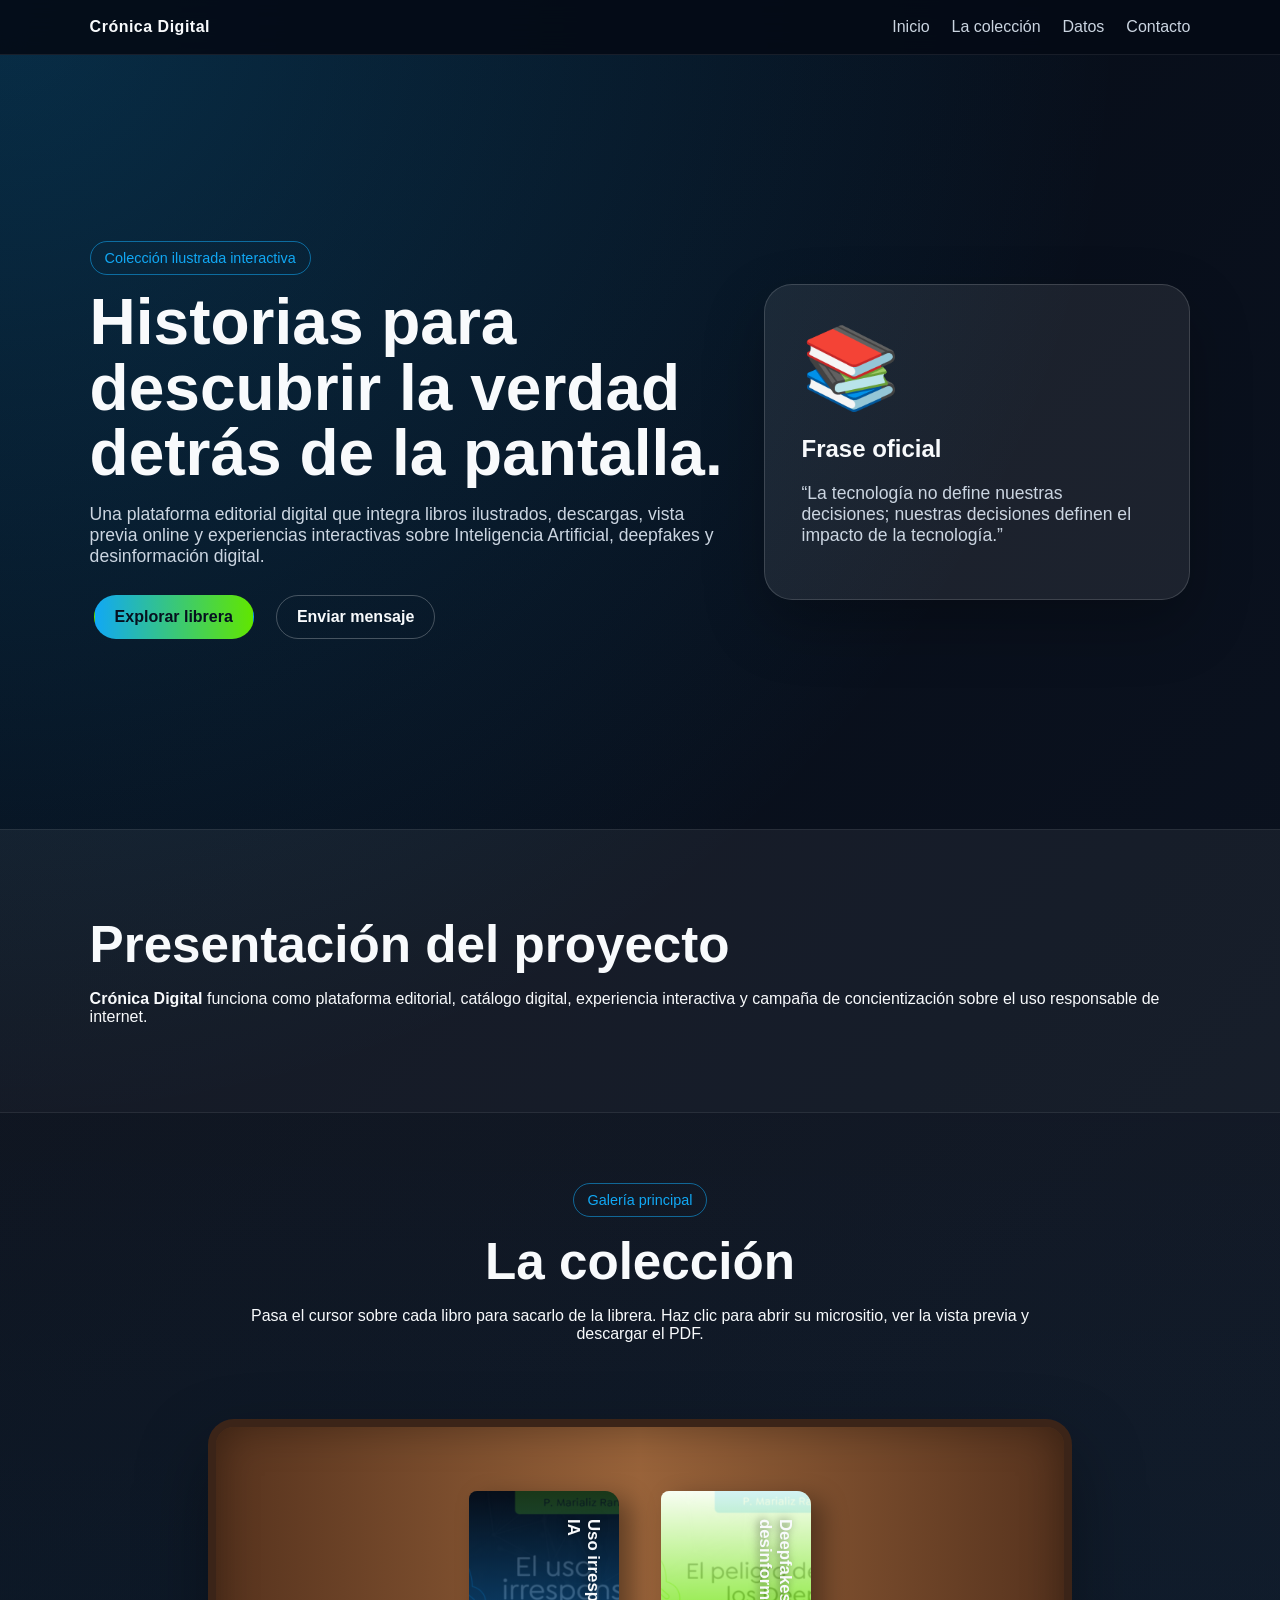
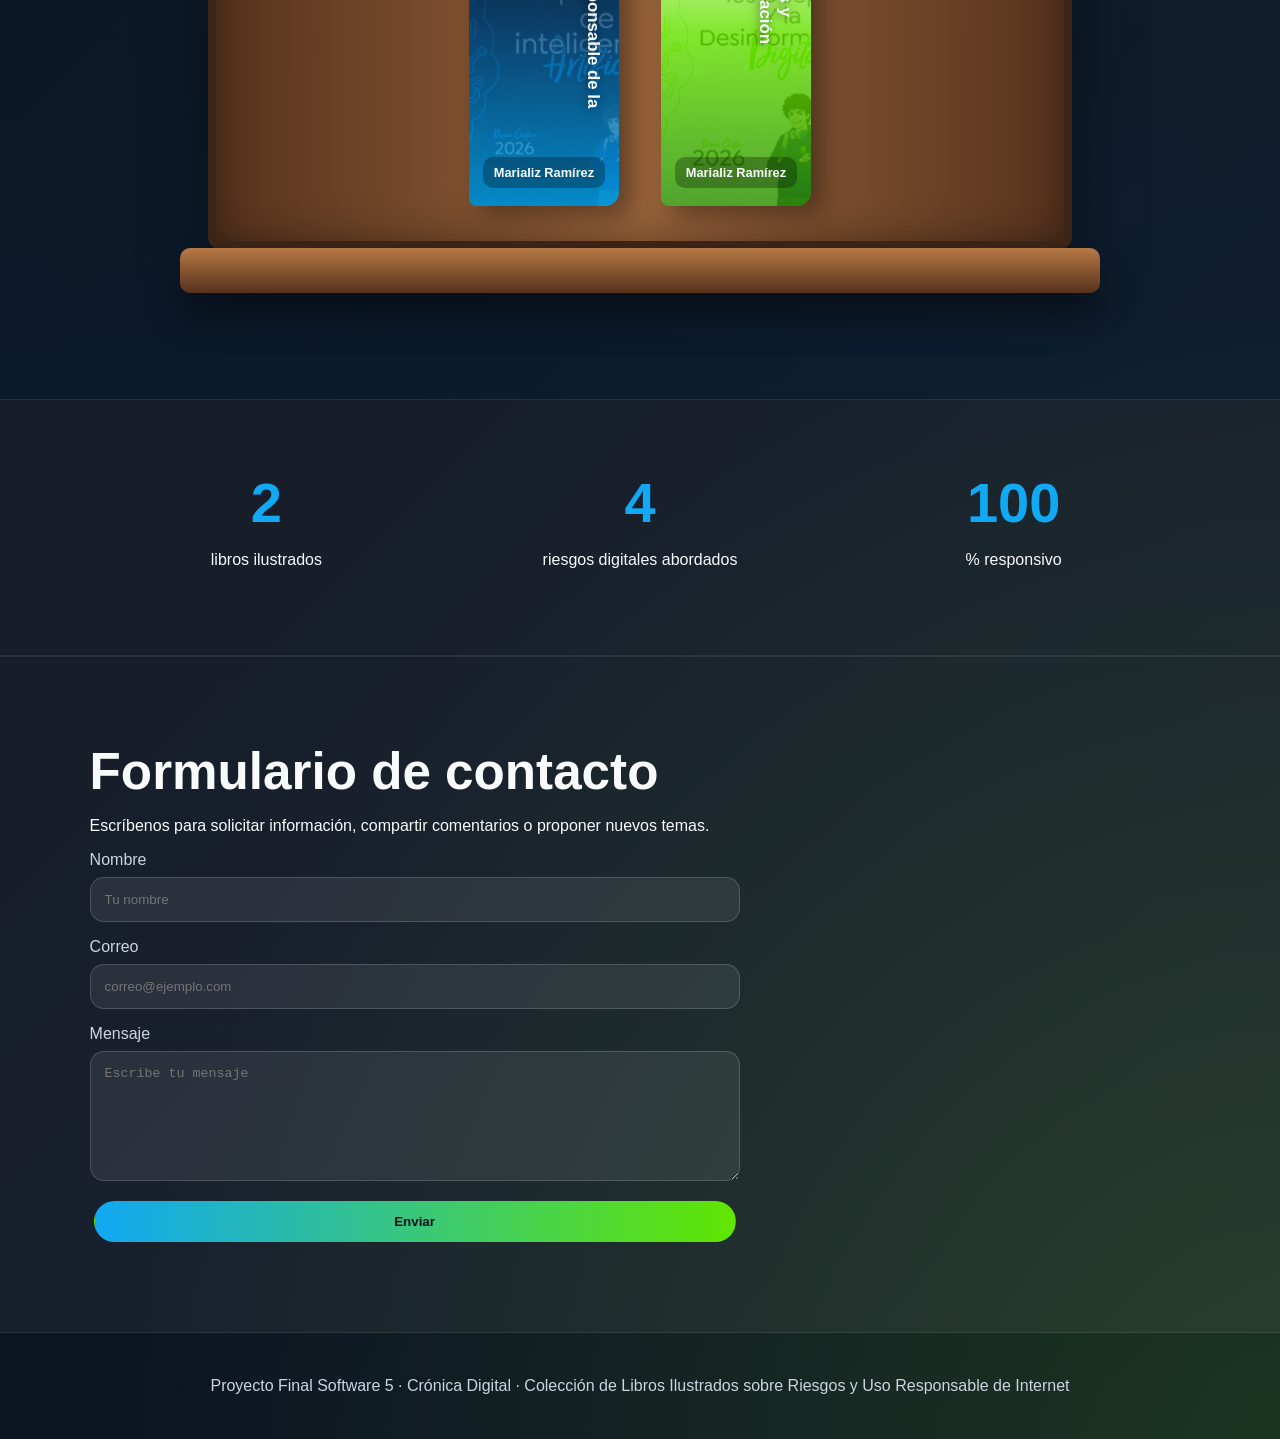
==== index.html @ 25d65f53 "Update index.html" ====
<!DOCTYPE html>
<html lang="es">
<head>
  <meta charset="UTF-8" />
  <meta name="viewport" content="width=device-width, initial-scale=1.0" />
  <title>Crónica Digital | Colección de Libros Ilustrados</title>
  <link rel="stylesheet" href="assets/styles.css" />
  <script defer src="assets/app.js"></script>
</head>
<body>
  <header class="site-header">
    <a class="logo" href="index.html">Crónica Digital</a>
    <button class="menu-btn" aria-label="Abrir menú">☰</button>
    <nav class="nav">
      <a href="index.html">Inicio</a>
      <a href="#coleccion">La colección</a>
      <a href="#estadisticas">Datos</a>
      <a href="#contacto">Contacto</a>
    </nav>
  </header>

  <main>
    <section class="hero">
      <div class="hero-content reveal">
        <span class="tag">Colección ilustrada interactiva</span>
        <h1>Historias para descubrir la verdad detrás de la pantalla.</h1>
        <p>Una plataforma editorial digital que integra libros ilustrados, descargas, vista previa online y experiencias interactivas sobre Inteligencia Artificial, deepfakes y desinformación digital.</p>
        <div class="hero-actions">
          <a class="btn primary" href="#coleccion">Explorar librera</a>
          <a class="btn secondary" href="#contacto">Enviar mensaje</a>
        </div>
      </div>
      <div class="hero-card reveal">
        <div class="floating-book">📚</div>
        <h2>Frase oficial</h2>
        <p>“La tecnología no define nuestras decisiones; nuestras decisiones definen el impacto de la tecnología.”</p>
      </div>
    </section>

    <section class="intro section reveal">
      <h2>Presentación del proyecto</h2>
      <p><strong>Crónica Digital</strong> funciona como plataforma editorial, catálogo digital, experiencia interactiva y campaña de concientización sobre el uso responsable de internet.</p>
    </section>

    <section id="coleccion" class="section library-section">
      <div class="section-title reveal">
        <span class="tag">Galería principal</span>
        <h2>La colección</h2>
        <p>Pasa el cursor sobre cada libro para sacarlo de la librera. Haz clic para abrir su micrositio, ver la vista previa y descargar el PDF.</p>
      </div>
      <div class="bookshelf reveal" id="bookGrid"></div>
    </section>

    <section id="estadisticas" class="section stats reveal">
      <div>
        <span class="number" data-count="2">0</span>
        <p>libros ilustrados</p>
      </div>
      <div>
        <span class="number" data-count="4">0</span>
        <p>riesgos digitales abordados</p>
      </div>
      <div>
        <span class="number" data-count="100">0</span>
        <p>% responsivo</p>
      </div>
    </section>

    <section id="contacto" class="section contact reveal">
      <h2>Formulario de contacto</h2>
      <p>Escríbenos para solicitar información, compartir comentarios o proponer nuevos temas.</p>
      <form name="contacto" method="POST" data-netlify="true" onsubmit="return showThanks(event)">
        <input type="hidden" name="form-name" value="contacto" />
        <label>Nombre<input required type="text" name="nombre" placeholder="Tu nombre" /></label>
        <label>Correo<input required type="email" name="correo" placeholder="correo@ejemplo.com" /></label>
        <label>Mensaje<textarea required name="mensaje" placeholder="Escribe tu mensaje"></textarea></label>
        <button class="btn primary" type="submit">Enviar</button>
      </form>
      <p id="formMsg" class="form-msg"></p>
    </section>
  </main>

  <footer>
    <p>Proyecto Final Software 5 · Crónica Digital · Colección de Libros Ilustrados sobre Riesgos y Uso Responsable de Internet</p>
  </footer>
</body>
</html>
---- assets/styles.css ----
:root{--bg:#050b16;--card:#0d1629;--text:#f8fafc;--muted:#cbd5e1;--accent:#11a8f4;--accent2:#61e600;--light:#ffffff;--dark:#06101f;--wood:#6b3f24;--wood2:#a0673b}*{box-sizing:border-box}html{scroll-behavior:smooth}body{margin:0;font-family:Arial,Helvetica,sans-serif;background:radial-gradient(circle at top left,rgba(17,168,244,.22),transparent 34%),radial-gradient(circle at bottom right,rgba(97,230,0,.14),transparent 35%),linear-gradient(135deg,var(--bg),#101827);color:var(--text)}a{color:inherit;text-decoration:none}.site-header{position:sticky;top:0;z-index:10;display:flex;justify-content:space-between;align-items:center;padding:18px 7%;background:rgba(5,11,22,.9);backdrop-filter:blur(12px);border-bottom:1px solid rgba(255,255,255,.08)}.logo{font-weight:900;letter-spacing:.5px}.nav{display:flex;gap:22px}.nav a{color:var(--muted)}.nav a:hover{color:var(--accent)}.menu-btn{display:none;background:none;border:0;color:white;font-size:28px}.hero{min-height:86vh;display:grid;grid-template-columns:1.2fr .8fr;gap:36px;align-items:center;padding:70px 7%;overflow:hidden}.hero h1{font-size:clamp(2.3rem,5vw,5rem);line-height:1.02;margin:15px 0}.hero p{font-size:1.1rem;color:var(--muted);max-width:760px}.tag{display:inline-block;padding:8px 14px;border:1px solid rgba(17,168,244,.55);border-radius:999px;color:var(--accent);font-size:.9rem}.btn{display:inline-flex;align-items:center;justify-content:center;border-radius:999px;padding:12px 20px;font-weight:800;border:1px solid transparent;cursor:pointer;margin:4px}.btn.primary{background:linear-gradient(90deg,var(--accent),var(--accent2));color:var(--dark)}.btn.secondary{border-color:rgba(255,255,255,.25);color:var(--text)}.btn.small{padding:10px 15px;font-size:.9rem;background:rgba(17,168,244,.15);border-color:rgba(17,168,244,.35);color:var(--text)}.hero-actions{display:flex;gap:14px;flex-wrap:wrap;margin-top:24px}.hero-card{padding:36px;border-radius:28px;background:rgba(255,255,255,.08);border:1px solid rgba(255,255,255,.15);box-shadow:0 25px 60px rgba(0,0,0,.25)}.floating-book{font-size:5rem;animation:float 3s ease-in-out infinite}@keyframes float{50%{transform:translateY(-16px) rotate(5deg)}}.section{padding:70px 7%}.intro,.contact,.stats,.book-hero,.resources{background:rgba(255,255,255,.05);border-top:1px solid rgba(255,255,255,.08);border-bottom:1px solid rgba(255,255,255,.08)}.section-title{text-align:center;max-width:850px;margin:0 auto 38px}.section-title h2,.section h2{font-size:clamp(2rem,4vw,3.2rem);margin:15px 0}.library-section{background:linear-gradient(180deg,rgba(255,255,255,.03),rgba(17,168,244,.06))}.bookshelf{max-width:920px;margin:0 auto;position:relative;padding:38px 28px 80px}.shelf-back{min-height:430px;padding:55px 38px 35px;display:flex;justify-content:center;align-items:flex-end;gap:42px;background:linear-gradient(90deg,rgba(90,52,29,.95),rgba(160,103,59,.95),rgba(90,52,29,.95));border-radius:26px 26px 12px 12px;border:8px solid #3b2418;box-shadow:inset 0 0 40px rgba(0,0,0,.35),0 30px 70px rgba(0,0,0,.35)}.shelf-base{position:absolute;left:0;right:0;bottom:36px;height:45px;background:linear-gradient(180deg,#b77945,#56311c);border-radius:10px;box-shadow:0 24px 35px rgba(0,0,0,.35)}.shelf-book{position:relative;width:150px;height:315px;border-radius:8px 14px 14px 8px;box-shadow:12px 8px 24px rgba(0,0,0,.35);transform-origin:bottom center;transition:transform .35s ease,box-shadow .35s ease;animation:bookEnter .7s ease both;animation-delay:var(--delay)}@keyframes bookEnter{from{opacity:0;transform:translateY(30px)}to{opacity:1;transform:translateY(0)}}.shelf-book.blue{background:linear-gradient(180deg,#07111f,#0d4f85 44%,#05a9f5)}.shelf-book.green{background:linear-gradient(180deg,#f8fff2,#68e300 45%,#2b9000)}.shelf-book img{position:absolute;inset:0;width:100%;height:100%;object-fit:cover;border-radius:8px 14px 14px 8px;opacity:.18;filter:saturate(1.2)}.shelf-book:hover,.shelf-book:focus{transform:translateY(-42px) translateX(12px) rotate(4deg) scale(1.06);z-index:5;box-shadow:24px 20px 45px rgba(0,0,0,.48)}.book-spine-title{position:absolute;z-index:2;left:16px;right:16px;top:28px;writing-mode:vertical-rl;text-orientation:mixed;height:190px;font-weight:900;font-size:1.05rem;text-shadow:0 2px 10px rgba(0,0,0,.55)}.book-spine-author{position:absolute;z-index:2;bottom:18px;left:14px;right:14px;font-size:.8rem;font-weight:800;background:rgba(0,0,0,.28);padding:8px;border-radius:10px;text-align:center}.book-tooltip{position:absolute;left:50%;bottom:104%;width:260px;transform:translateX(-50%) translateY(8px);background:#ffffff;color:#06101f;border-radius:16px;padding:14px;box-shadow:0 16px 40px rgba(0,0,0,.4);opacity:0;pointer-events:none;transition:.25s;font-size:.9rem;line-height:1.35}.shelf-book:hover .book-tooltip{opacity:1;transform:translateX(-50%) translateY(0)}.stats{display:grid;grid-template-columns:repeat(3,1fr);text-align:center;gap:20px}.number{font-size:3.5rem;font-weight:900;color:var(--accent)}form{display:grid;gap:16px;max-width:650px}label{display:grid;gap:8px;color:var(--muted)}input,textarea{width:100%;padding:14px;border-radius:14px;border:1px solid rgba(255,255,255,.16);background:rgba(255,255,255,.08);color:white}textarea{min-height:130px}footer{text-align:center;padding:28px;color:var(--muted)}.book-hero{display:grid;grid-template-columns:330px 1fr;gap:36px;align-items:center}.book-hero img{width:100%;border-radius:22px;background:white;box-shadow:0 25px 60px rgba(0,0,0,.35)}.book-hero h1{font-size:clamp(2rem,4vw,4rem);line-height:1.05}.meta{display:grid;gap:10px;margin:22px 0}.meta div{background:rgba(255,255,255,.07);padding:14px;border-radius:14px}.content-grid{display:grid;grid-template-columns:1fr 1fr;gap:28px}.panel{background:rgba(255,255,255,.07);border:1px solid rgba(255,255,255,.12);border-radius:24px;padding:24px}.flipbook{position:relative;height:260px;perspective:1000px;margin-bottom:12px}.flip-page{position:absolute;inset:0;display:none;align-items:center;justify-content:center;flex-direction:column;text-align:center;padding:30px;border-radius:18px;background:linear-gradient(135deg,#fff,#dff7ff);color:#0f172a;box-shadow:0 18px 40px rgba(0,0,0,.25);transform-origin:left;animation:flip .45s ease}.theme-green .flip-page{background:linear-gradient(135deg,#fff,#eaffd6)}.flip-page.active{display:flex}@keyframes flip{from{transform:rotateY(-70deg);opacity:.4}to{transform:rotateY(0);opacity:1}}object{width:100%;height:430px;border-radius:18px;background:white}.trivia button{display:block;width:100%;margin:10px 0;padding:12px;border-radius:12px;border:1px solid rgba(255,255,255,.2);background:rgba(255,255,255,.08);color:white;cursor:pointer;text-align:left}.trivia button:hover{background:rgba(17,168,244,.2)}.theme-green{--accent:#61e600;--accent2:#11a8f4}.theme-green .trivia button:hover{background:rgba(97,230,0,.2)}.reveal{opacity:0;transform:translateY(24px);transition:.7s}.reveal.visible{opacity:1;transform:none}.form-msg{color:var(--accent);font-weight:800}@media(max-width:850px){.menu-btn{display:block}.nav{display:none;position:absolute;top:65px;left:0;right:0;flex-direction:column;padding:20px 7%;background:#050b16}.nav.open{display:flex}.hero,.book-hero,.content-grid{grid-template-columns:1fr}.stats{grid-template-columns:1fr}.hero{padding-top:45px}.bookshelf{padding-left:0;padding-right:0}.shelf-back{gap:20px;overflow-x:auto;justify-content:flex-start;padding-left:28px}.shelf-book{min-width:136px;height:285px}.book-tooltip{display:none}}
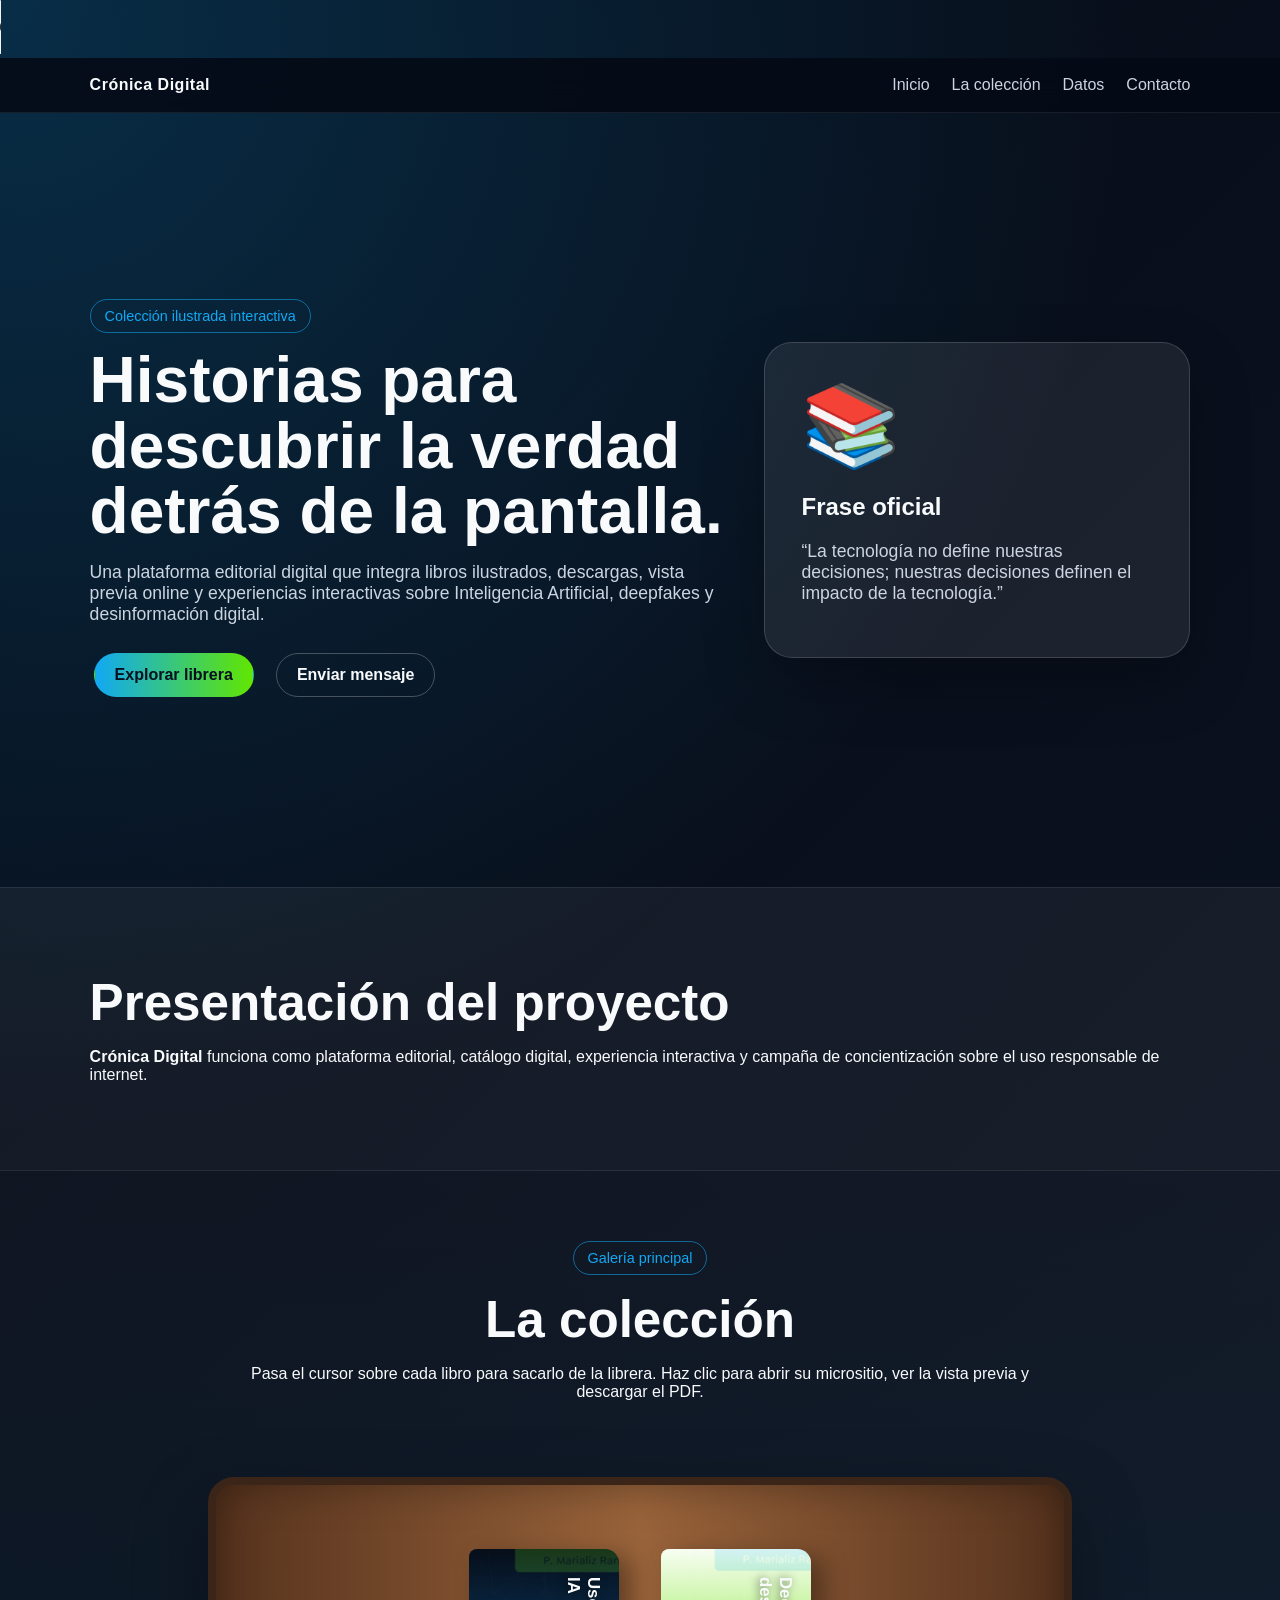
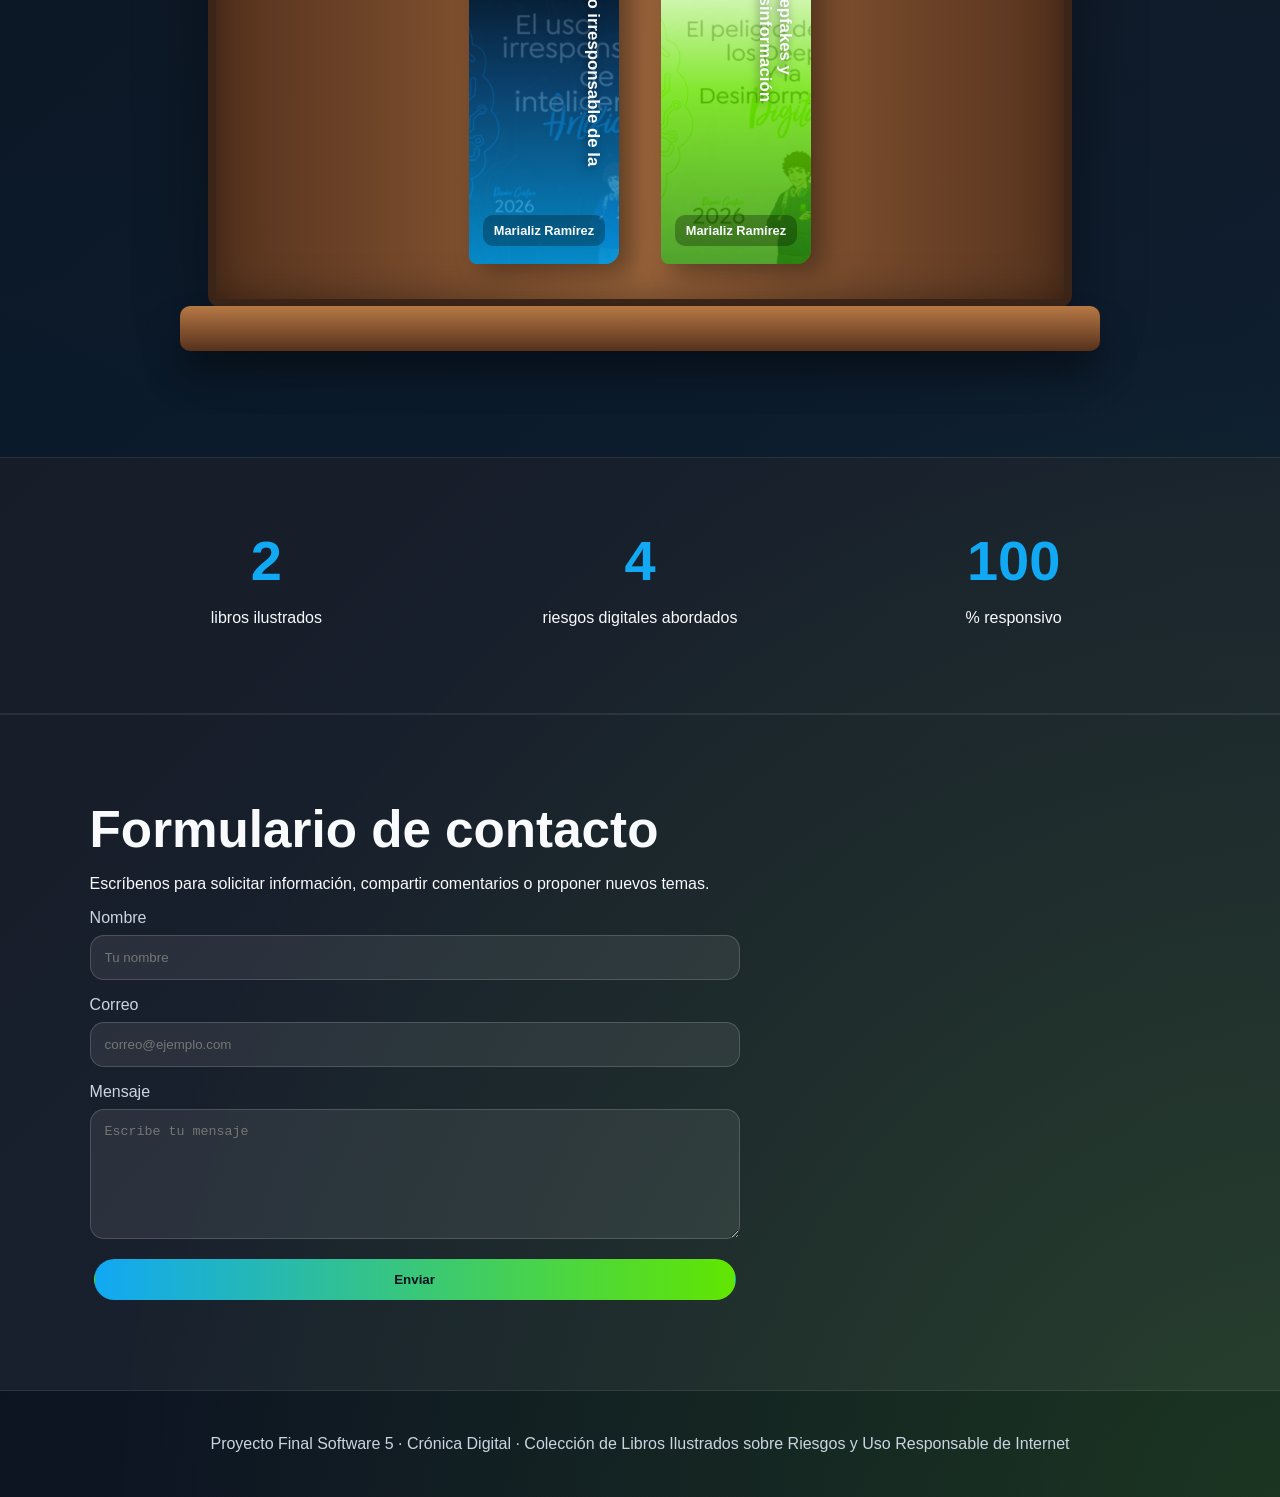
==== commit 1b6327ca: "Update index.html" ====
--- a/index.html
+++ b/index.html
@@ -1,6 +1,9 @@
 <!DOCTYPE html>
 <html lang="es">
 <head>
+  <audio autoplay controls>
+    <source src="../assets/Narrativa2.mpeg" type="audio/mpeg">
+</audio>
   <meta charset="UTF-8" />
   <meta name="viewport" content="width=device-width, initial-scale=1.0" />
   <title>Crónica Digital | Colección de Libros Ilustrados</title>
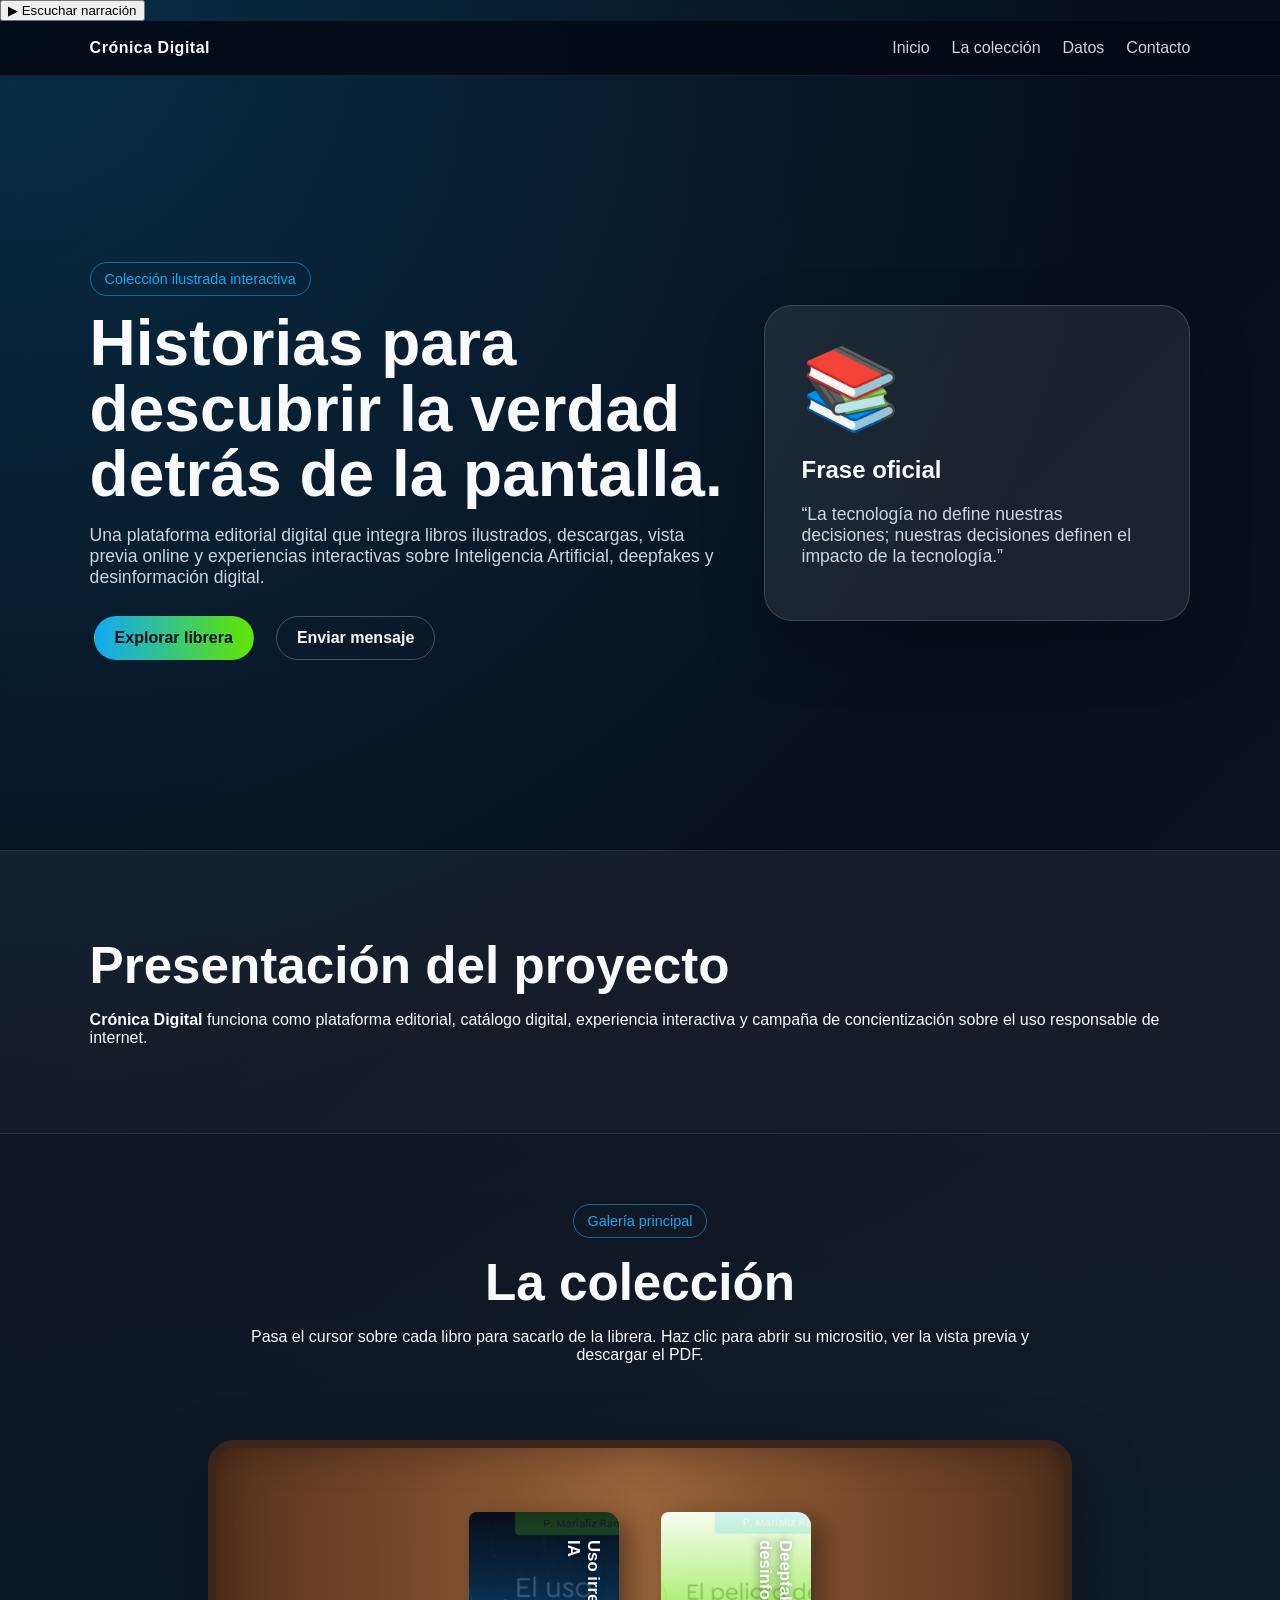
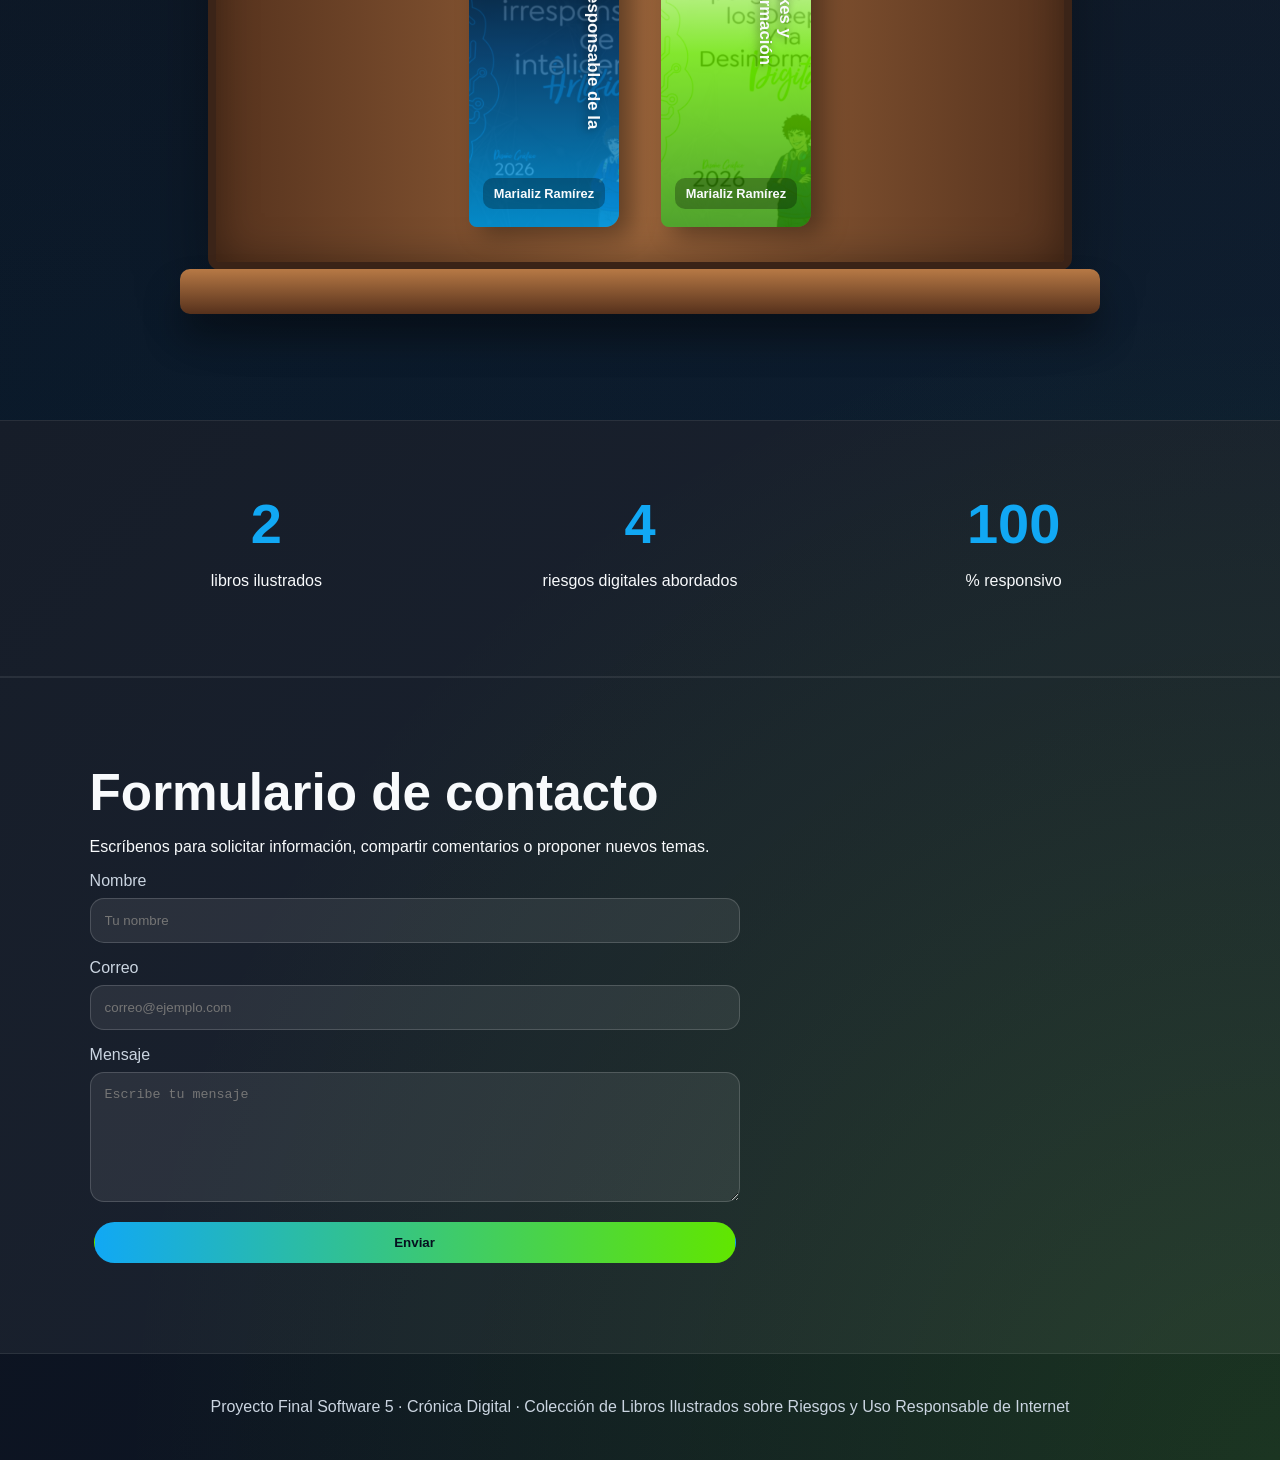
==== commit 0994ac67: "Update index.html" ====
--- a/index.html
+++ b/index.html
@@ -1,9 +1,15 @@
 <!DOCTYPE html>
 <html lang="es">
 <head>
-  <audio autoplay controls>
-    <source src="../assets/Narrativa2.mpeg" type="audio/mpeg">
+
+<button onclick="document.getElementById('audioLibro').play()">
+▶ Escuchar narración
+</button>
+
+<audio id="audioLibro">
+    <source src="assets/Narrativa2.mpeg" type="audio/mpeg">
 </audio>
+  
   <meta charset="UTF-8" />
   <meta name="viewport" content="width=device-width, initial-scale=1.0" />
   <title>Crónica Digital | Colección de Libros Ilustrados</title>
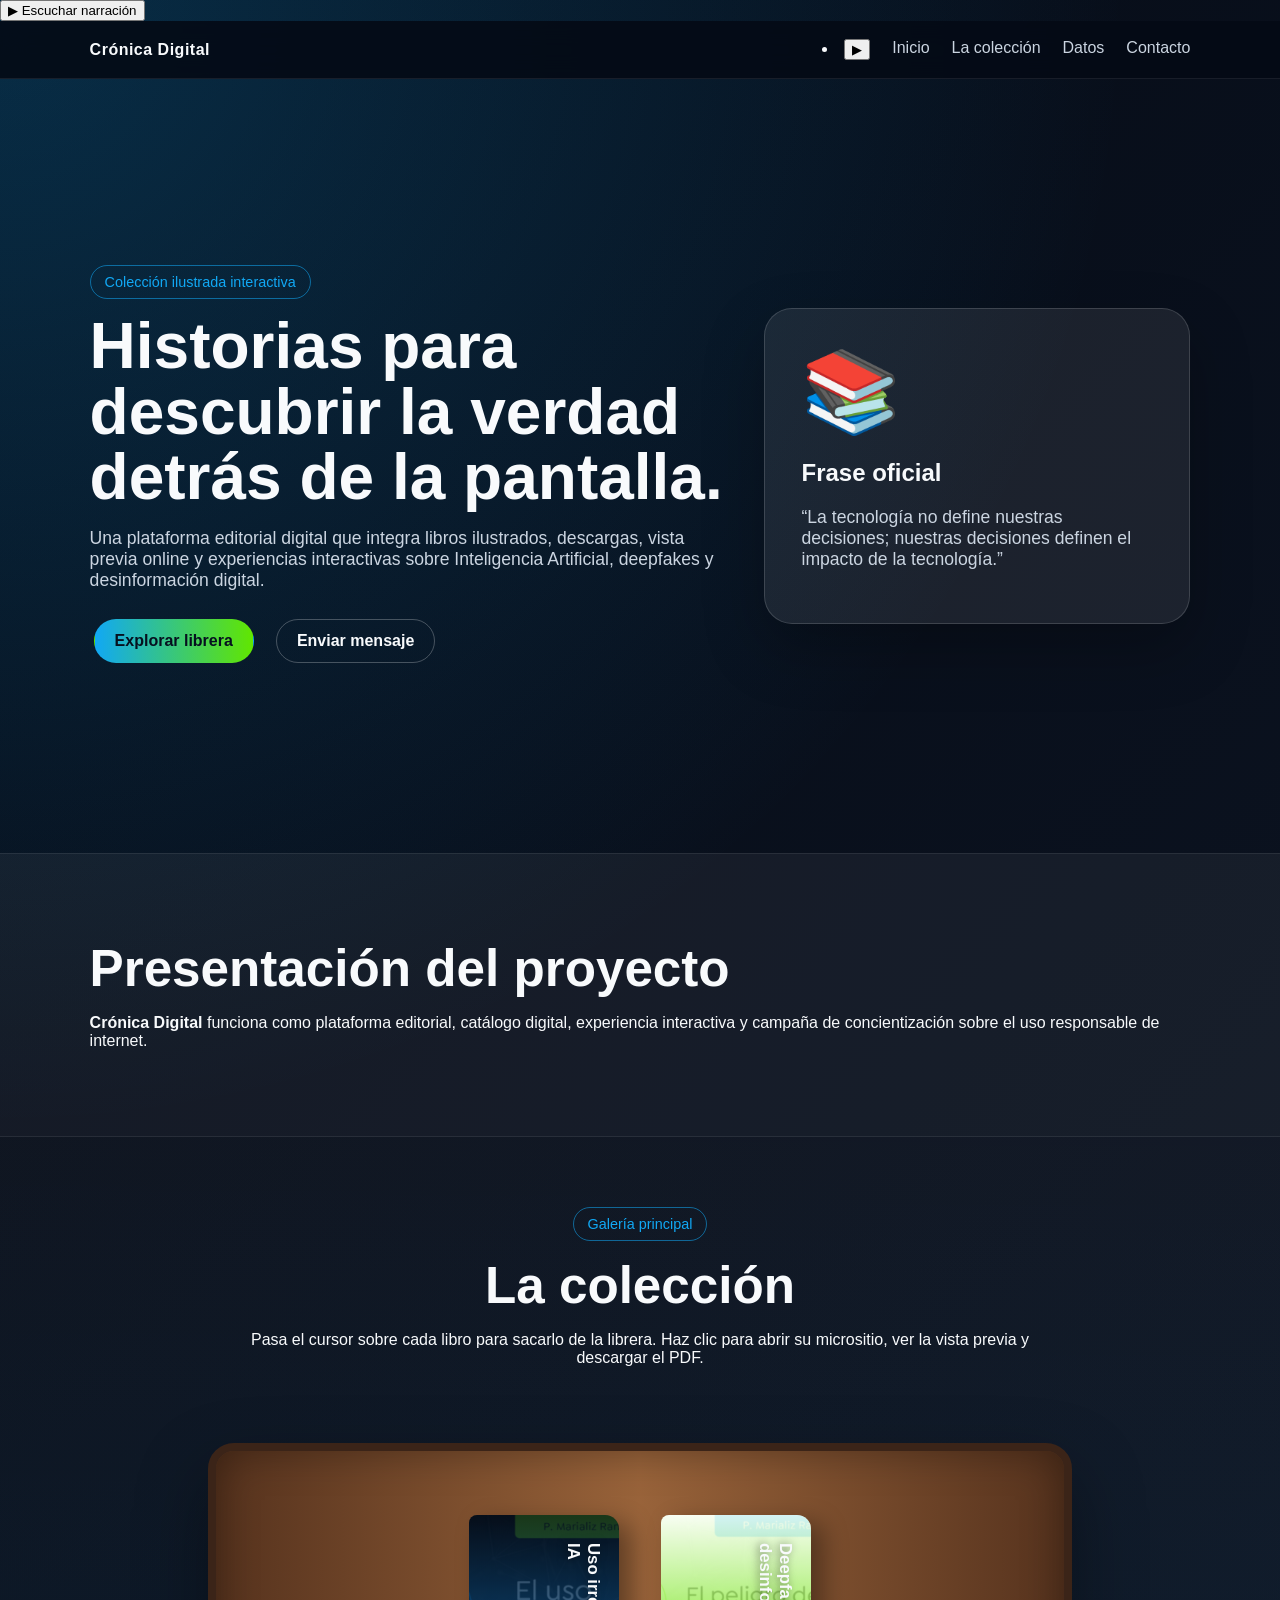
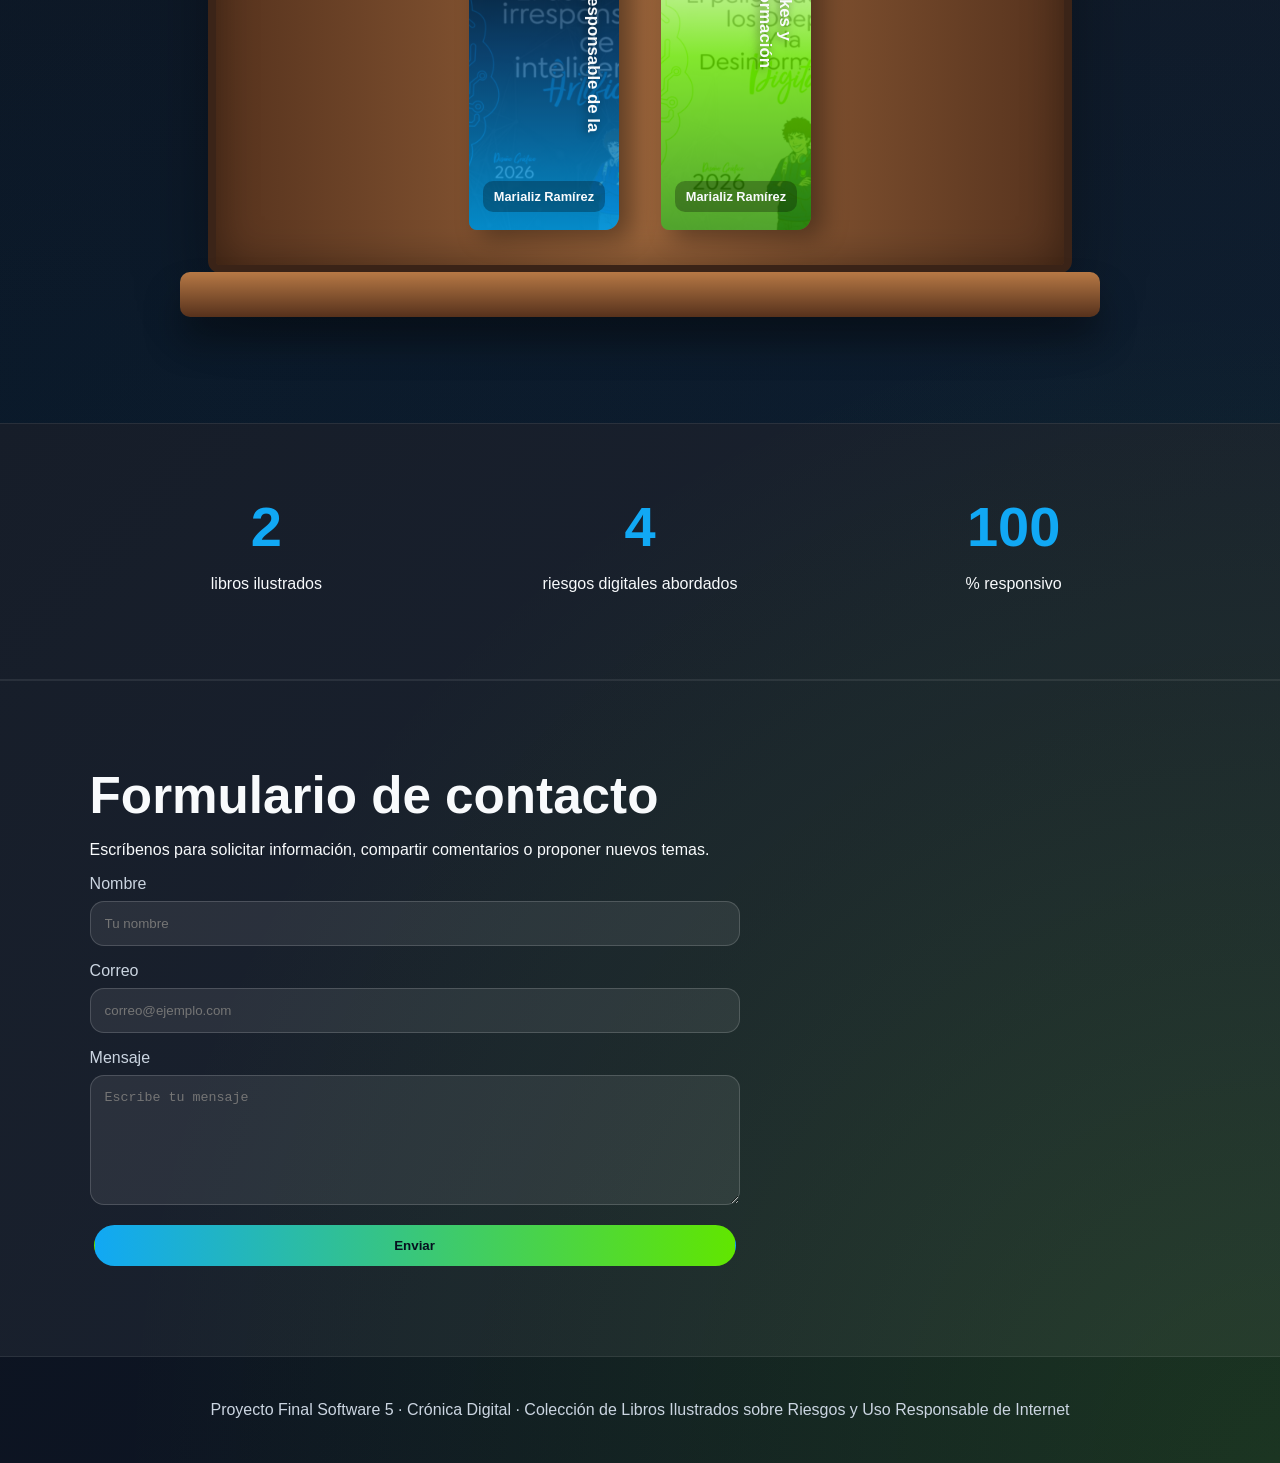
==== commit 5762b141: "Update index.html" ====
--- a/index.html
+++ b/index.html
@@ -21,6 +21,17 @@
     <a class="logo" href="index.html">Crónica Digital</a>
     <button class="menu-btn" aria-label="Abrir menú">☰</button>
     <nav class="nav">
+        
+        <li class="audio-nav">
+    <button id="playAudioBtn" class="audio-btn" aria-label="Escuchar bienvenida">
+        ▶
+    </button>
+
+    <audio id="audioBienvenida">
+        <source src="assets/Narrativa2.mpeg" type="audio/mpeg">
+    </audio>
+</li>
+        
       <a href="index.html">Inicio</a>
       <a href="#coleccion">La colección</a>
       <a href="#estadisticas">Datos</a>
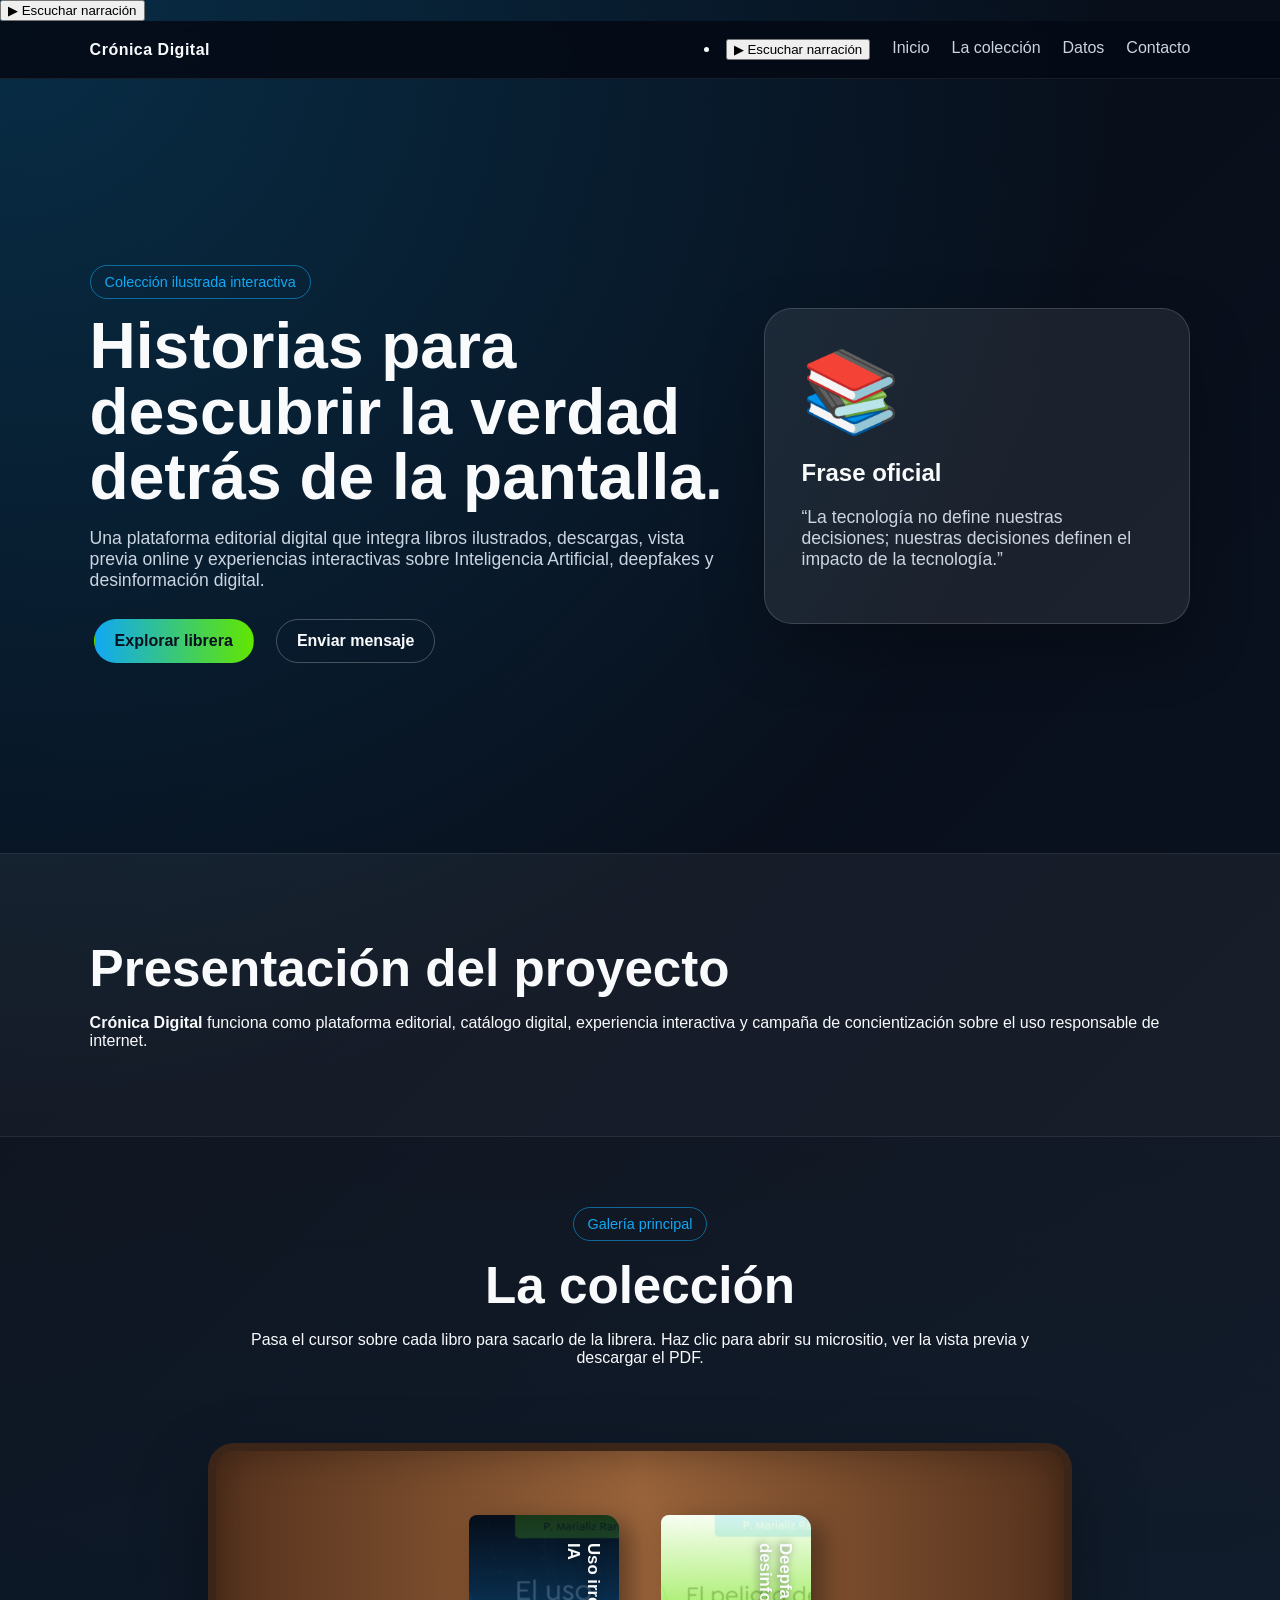
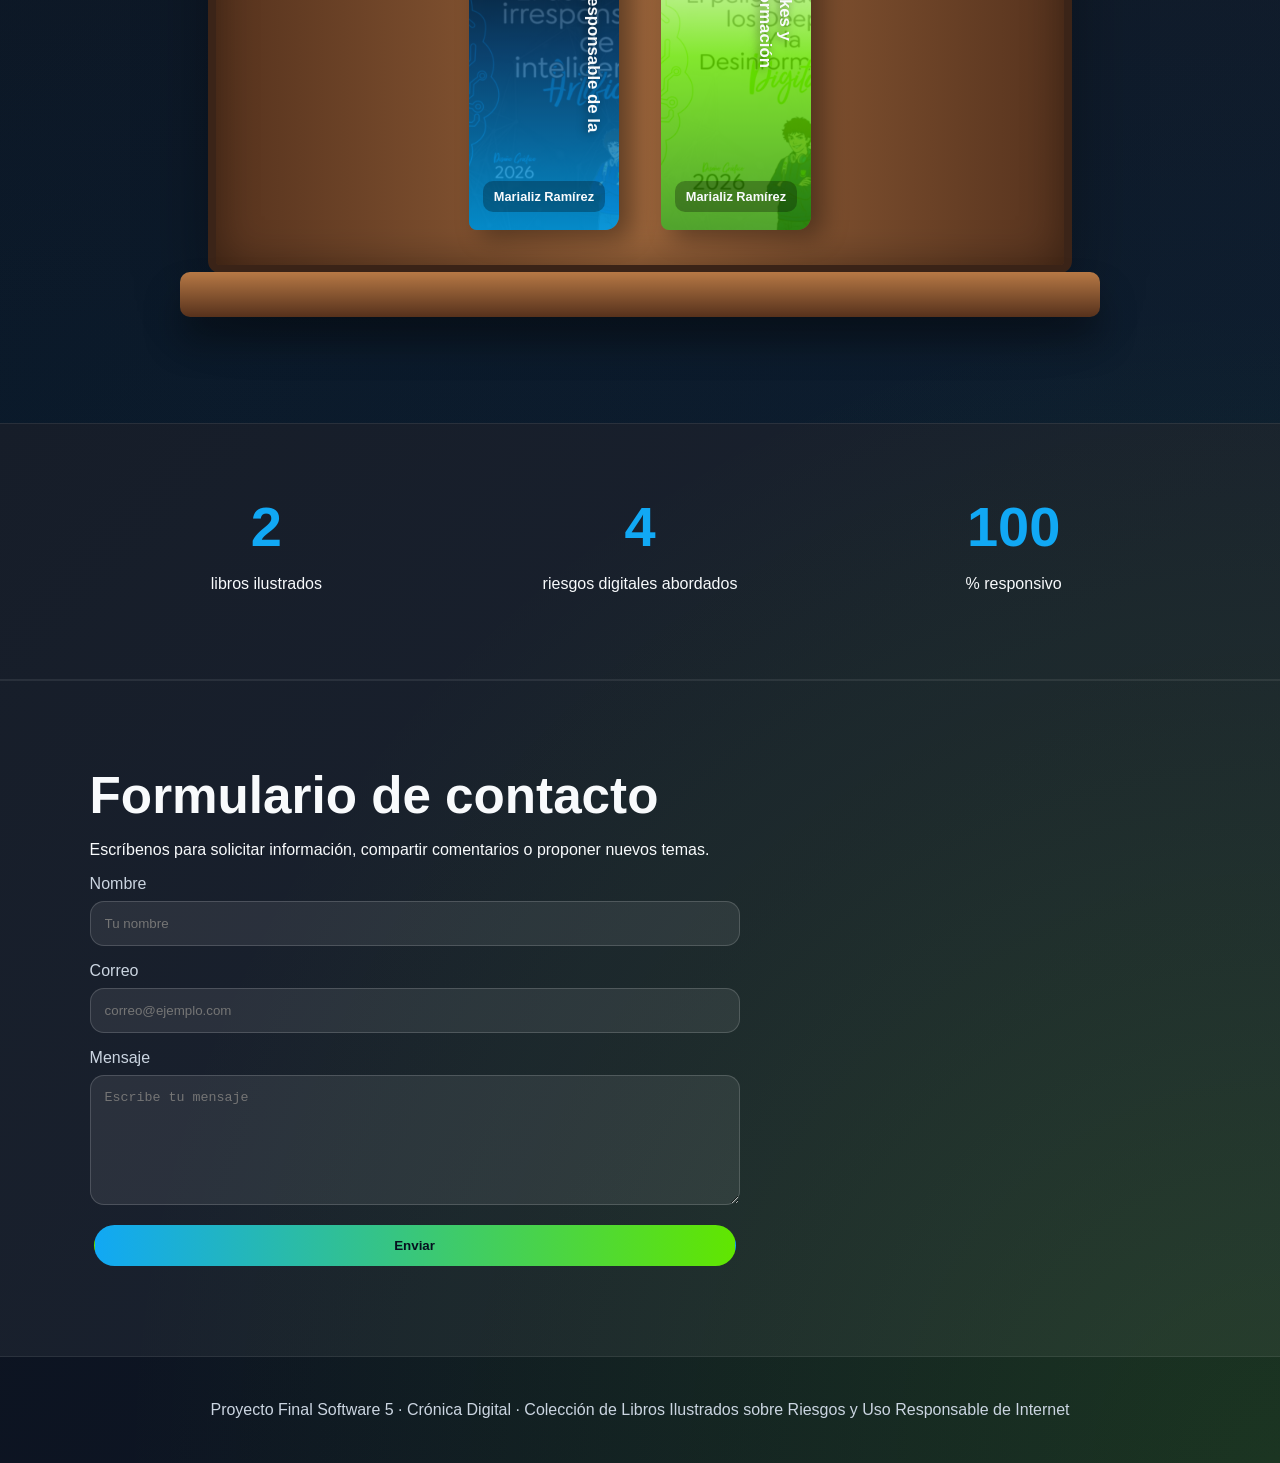
==== commit 8aca7d71: "Update index.html" ====
--- a/index.html
+++ b/index.html
@@ -22,13 +22,13 @@
     <button class="menu-btn" aria-label="Abrir menú">☰</button>
     <nav class="nav">
         
-        <li class="audio-nav">
-    <button id="playAudioBtn" class="audio-btn" aria-label="Escuchar bienvenida">
-        ▶
+<li class="audio-nav">
+   <button onclick="document.getElementById('audioLibro').play()">
+        ▶ Escuchar narración
     </button>
 
-    <audio id="audioBienvenida">
-        <source src="assets/Narrativa2.mpeg" type="audio/mpeg">
+    <audio id="audioLibro">
+    <source src="assets/Narrativa2.mpeg" type="audio/mpeg">
     </audio>
 </li>
         
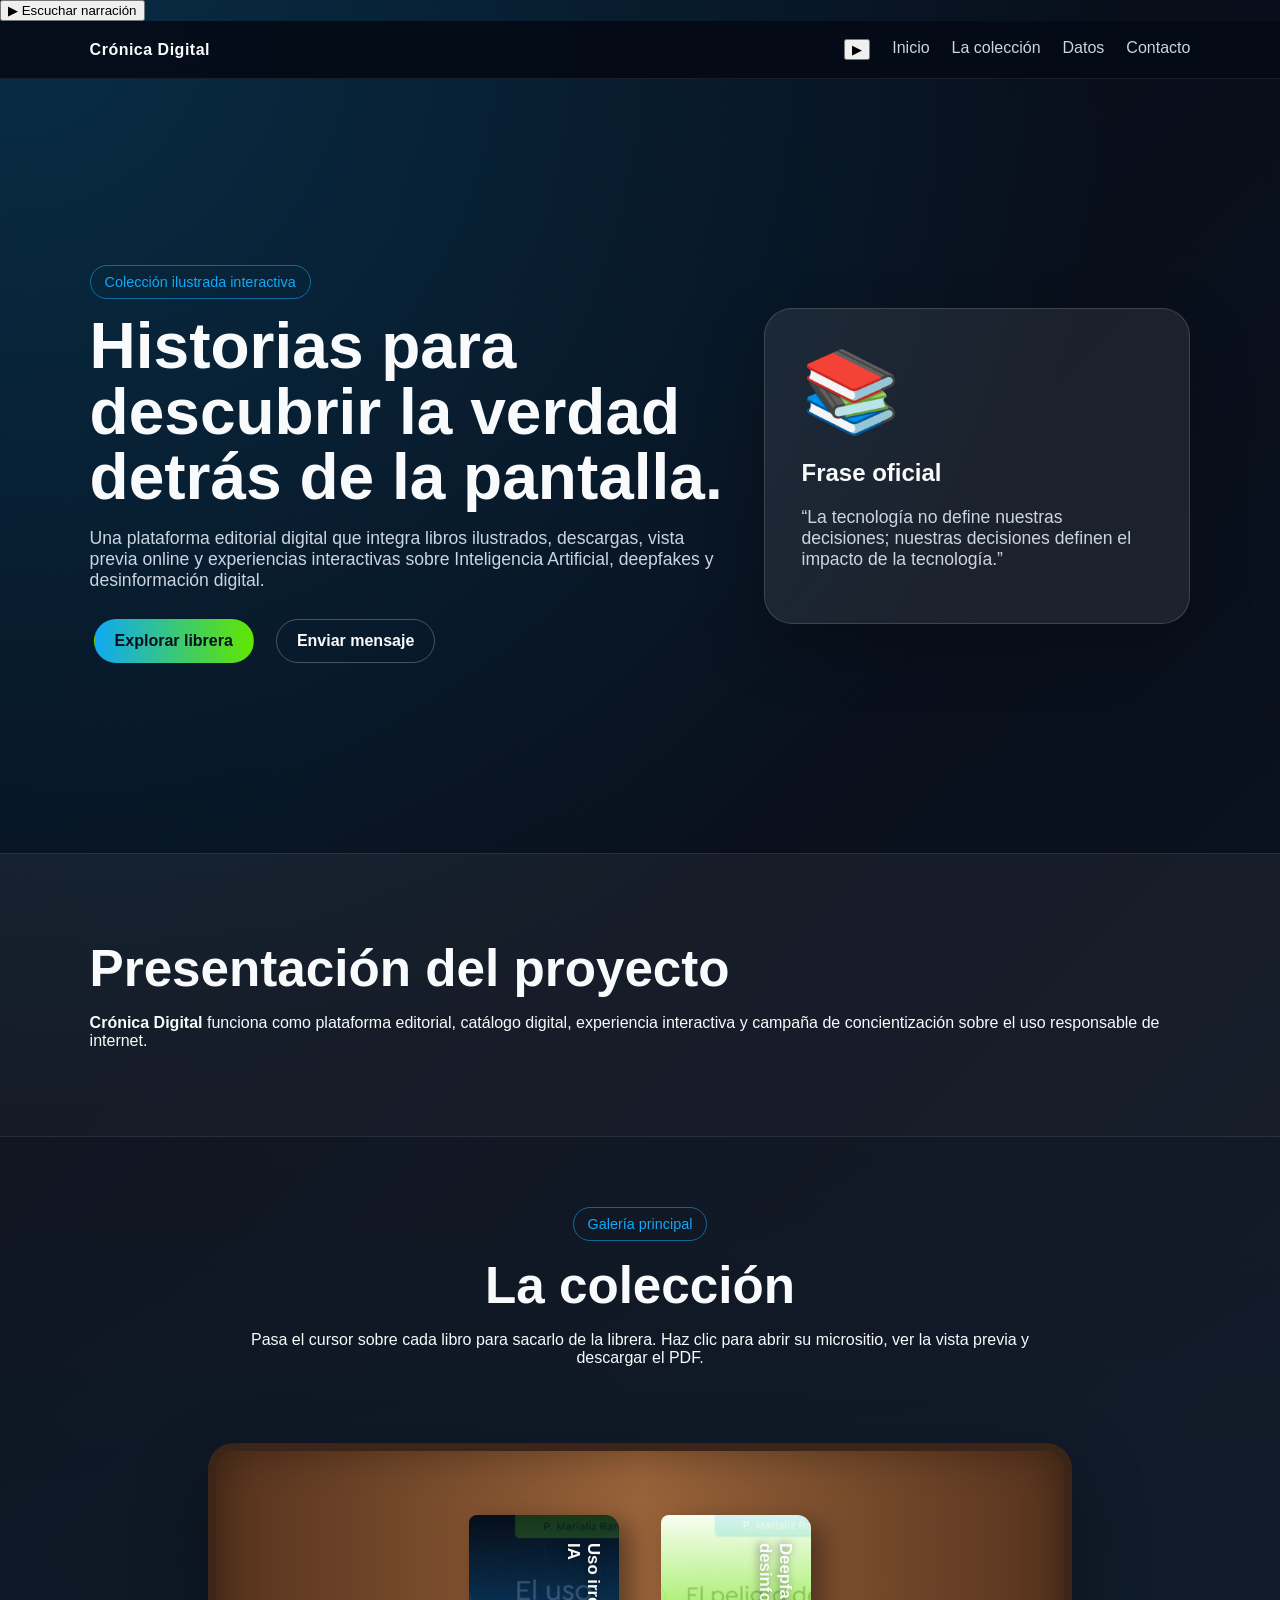
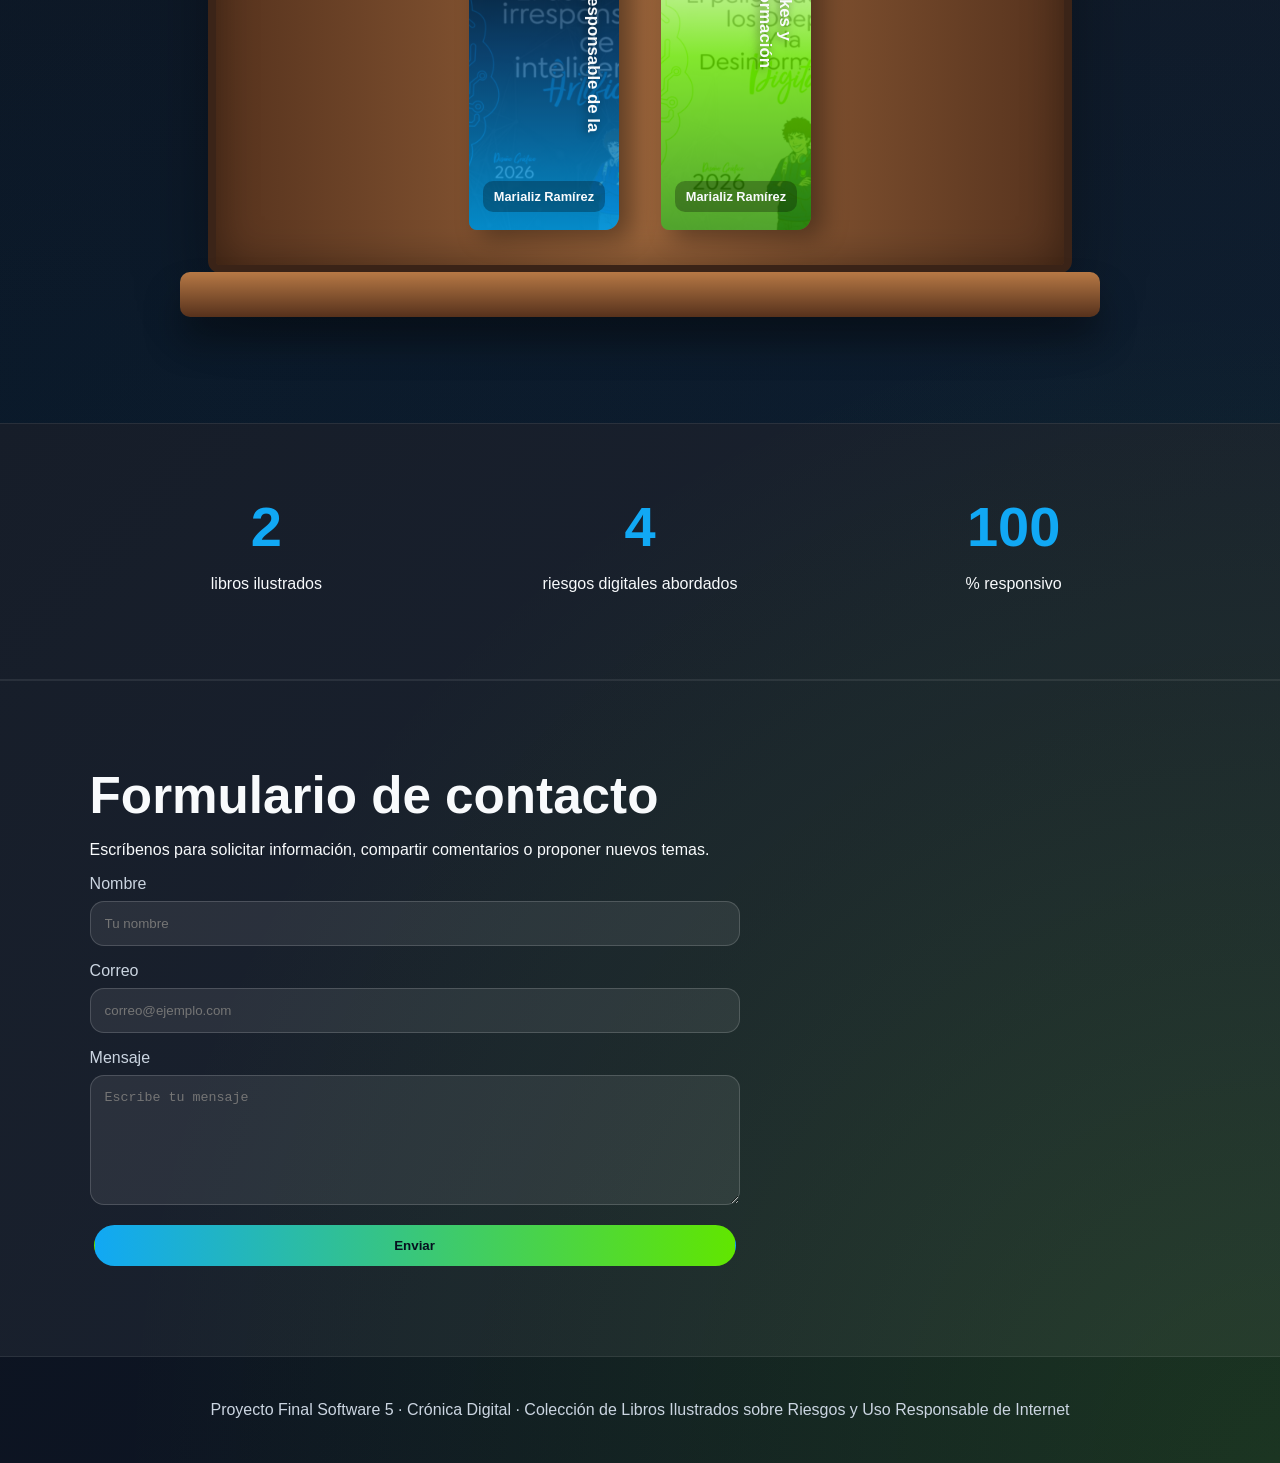
==== commit 3c286b15: "Update index.html" ====
--- a/index.html
+++ b/index.html
@@ -20,17 +20,15 @@
   <header class="site-header">
     <a class="logo" href="index.html">Crónica Digital</a>
     <button class="menu-btn" aria-label="Abrir menú">☰</button>
-    <nav class="nav">
-        
-<li class="audio-nav">
+    <nav class="nav">       
+
    <button onclick="document.getElementById('audioLibro').play()">
-        ▶ Escuchar narración
+        ▶ 
     </button>
 
     <audio id="audioLibro">
     <source src="assets/Narrativa2.mpeg" type="audio/mpeg">
     </audio>
-</li>
         
       <a href="index.html">Inicio</a>
       <a href="#coleccion">La colección</a>
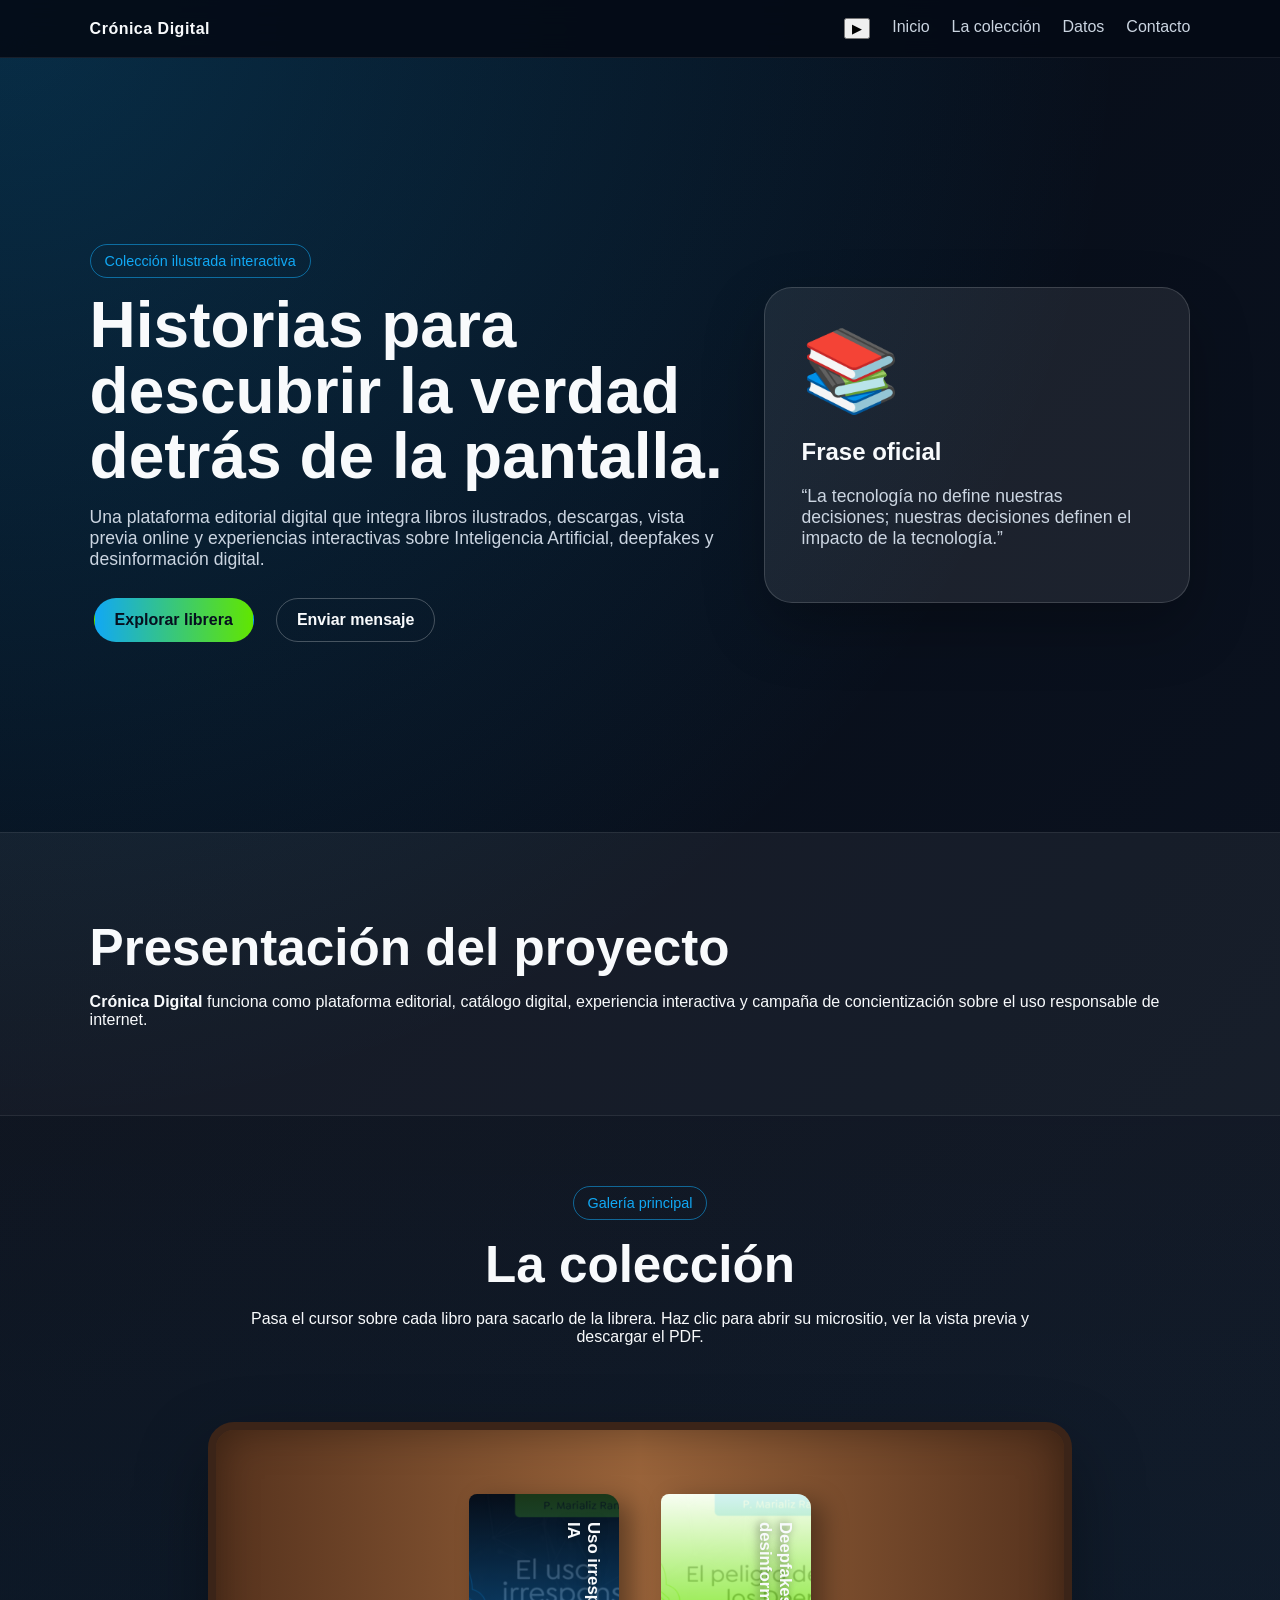
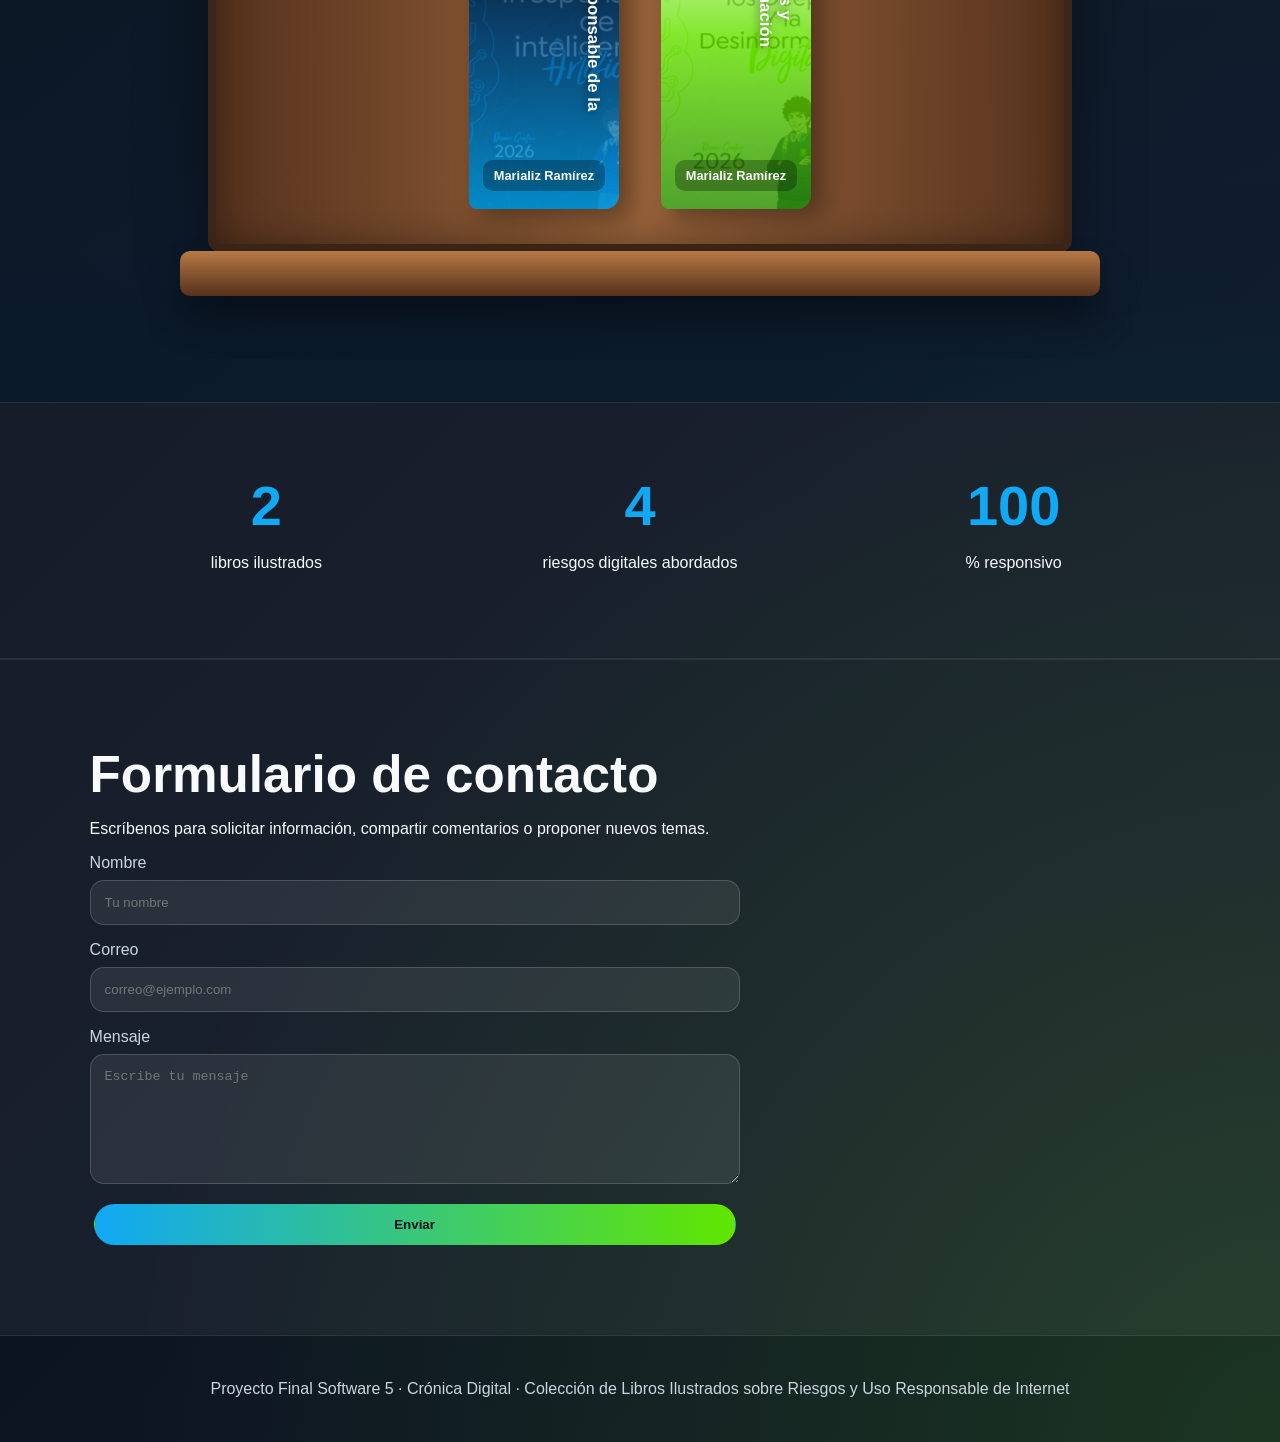
==== commit 0d7435eb: "Update index.html" ====
--- a/index.html
+++ b/index.html
@@ -1,14 +1,6 @@
 <!DOCTYPE html>
 <html lang="es">
 <head>
-
-<button onclick="document.getElementById('audioLibro').play()">
-▶ Escuchar narración
-</button>
-
-<audio id="audioLibro">
-    <source src="assets/Narrativa2.mpeg" type="audio/mpeg">
-</audio>
   
   <meta charset="UTF-8" />
   <meta name="viewport" content="width=device-width, initial-scale=1.0" />
